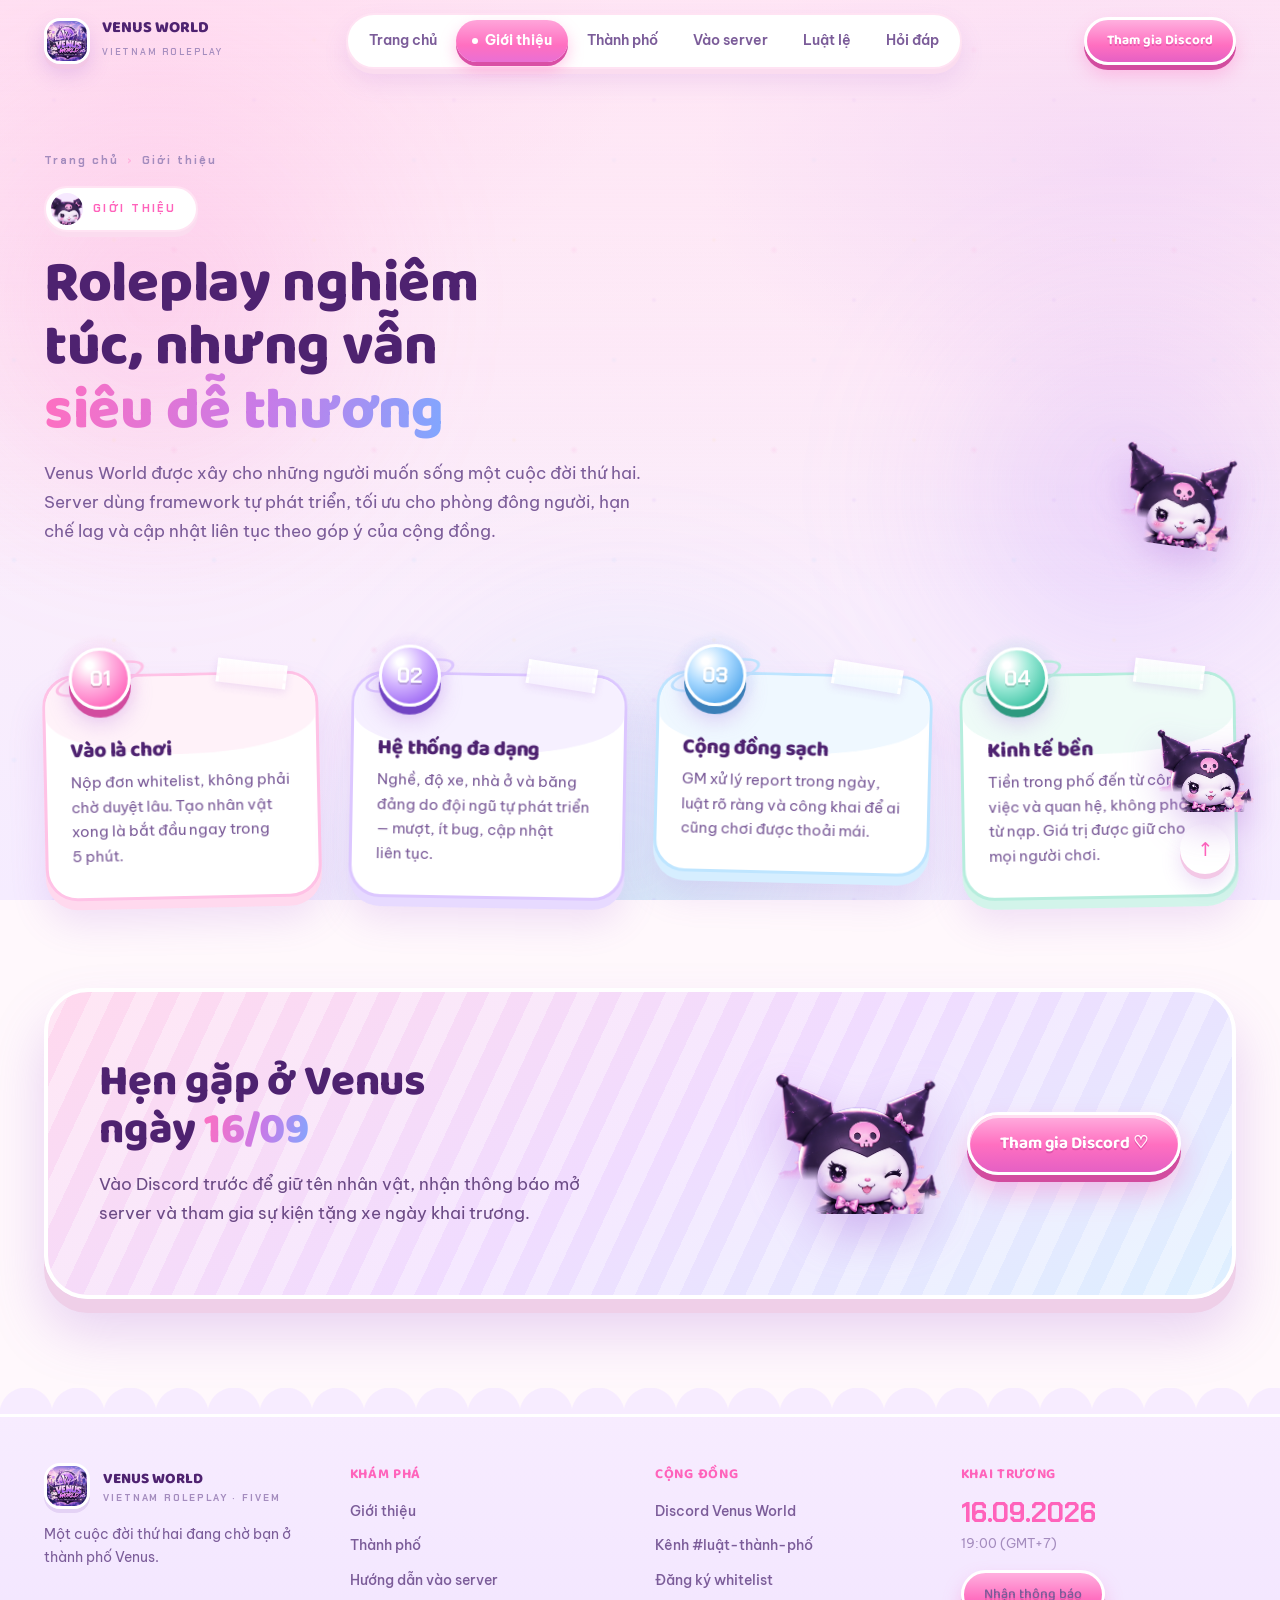
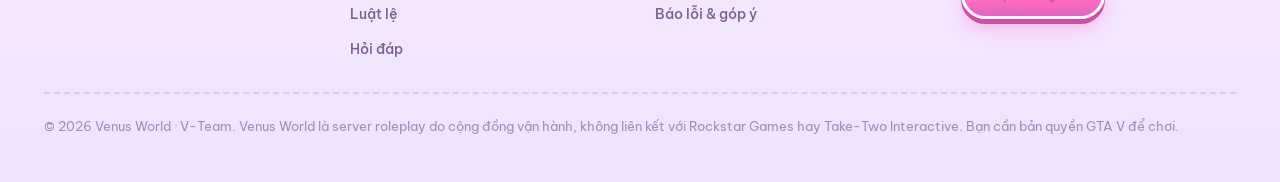
==== gioi-thieu.html @ 98d512e5 "t" ====
<!DOCTYPE html>
<html lang="vi">
<head>
<meta charset="utf-8">
<meta name="viewport" content="width=device-width, initial-scale=1, viewport-fit=cover">
<title>Giới thiệu — Venus World</title>
<meta name="description" content="Venus World được xây cho những người muốn sống một cuộc đời thứ hai trong một thành phố roleplay Việt Nam.">
<meta name="theme-color" content="#FFF1F8">
<meta property="og:title" content="Giới thiệu — Venus World">
<meta property="og:description" content="Venus World được xây cho những người muốn sống một cuộc đời thứ hai trong một thành phố roleplay Việt Nam.">
<meta property="og:image" content="assets/hero.webp">
<meta property="og:type" content="website">
<link rel="icon" href="assets/logo.webp">
<link rel="preconnect" href="https://fonts.googleapis.com">
<link rel="preconnect" href="https://fonts.gstatic.com" crossorigin>
<link href="https://fonts.googleapis.com/css2?family=Baloo+2:wght@500;600;700;800&family=Be+Vietnam+Pro:wght@300;400;500;600;700;800&family=Chakra+Petch:wght@500;600;700&display=swap" rel="stylesheet">
<link rel="stylesheet" href="assets/css/venus.css">
</head>
<body>

<!-- ============ NỀN ============ -->
<div class="bg-fx">
  <div class="blob b1"></div><div class="blob b2"></div><div class="blob b3"></div>
  <div class="dots"></div>
</div>
<div class="fall" id="fall"></div>

<!-- ============ HEADER ============ -->
<header id="hdr">
  <div class="hd">
    <a class="brand" href="index.html">
      <img src="assets/logo.webp" alt="Venus World">
      <span><b>VENUS WORLD</b><small>VIETNAM ROLEPLAY</small></span>
    </a>
    <nav class="pills" id="pills">
      <a href="index.html" data-nav><i class="dot"></i>Trang chủ</a>
      <a href="gioi-thieu.html" data-nav class="on"><i class="dot"></i>Giới thiệu</a>
      <a href="thanh-pho.html" data-nav><i class="dot"></i>Thành phố</a>
      <a href="vao-server.html" data-nav><i class="dot"></i>Vào server</a>
      <a href="luat.html" data-nav><i class="dot"></i>Luật lệ</a>
      <a href="hoi-dap.html" data-nav><i class="dot"></i>Hỏi đáp</a>
    </nav>
    <a class="btn btn-sm hd-cta" href="#" data-discord target="_blank" rel="noopener">Tham gia Discord</a>
    <button class="burger" id="burger" aria-label="Menu"><i></i><i></i><i></i></button>
  </div>
  <div id="bar"></div>
</header>

<div class="drawer" id="drawer">
  <a href="index.html">Trang chủ <span>01</span></a>
  <a href="gioi-thieu.html" class="on">Giới thiệu <span>02</span></a>
  <a href="thanh-pho.html">Thành phố <span>03</span></a>
  <a href="vao-server.html">Vào server <span>04</span></a>
  <a href="luat.html">Luật lệ <span>05</span></a>
  <a href="hoi-dap.html">Hỏi đáp <span>06</span></a>
  <a href="#" data-discord target="_blank" rel="noopener" style="justify-content:center;margin-top:12px;background:linear-gradient(180deg,#FFA5DA,#FF6FC0);color:#fff;border-color:#fff;box-shadow:0 5px 0 #D24C9F">Tham gia Discord ♡</a>
</div>

<main>

<section class="phead">
  <div class="shell">
    <div class="phead-in">
      <div style="max-width:620px">
        <div class="crumb"><a href="index.html">Trang chủ</a><i>›</i><span>Giới thiệu</span></div>
        <div class="badge"><img src="assets/mascot.png" alt=""><span>GIỚI THIỆU</span></div>
        <h1>Roleplay nghiêm túc, nhưng vẫn <span class="grad">siêu dễ thương</span></h1>
      <p class="lead">Venus World được xây cho những người muốn sống một cuộc đời thứ hai. Server dùng framework tự phát triển, tối ưu cho phòng đông người, hạn chế lag và cập nhật liên tục theo góp ý của cộng đồng.</p>
      </div>
    <img class="phead-mascot" src="assets/mascot.png" alt="">
    </div>
  </div>
</section>

<section class="sec" style="padding-top:0">
  <div class="shell">
    <div class="grid g4" style="margin-top:clamp(28px,3.6vw,48px)">
      <div class="reveal">
        <div class="card" style="--rot:-1.2deg;--cc:#FFC2E6;--cs:#FFD9EE;--cw:#FFF2F9;--cg:rgba(255,143,209,.32);--cb1:#FFB0DF;--cb2:#FF6FC0;--cb3:#D24C9F" data-rot="-1.2" data-tilt>
          <div class="tape"></div>
          <div class="orb"><span class="glow"></span><span class="ring"></span><span class="ball">01</span></div>
          <h3>Vào là chơi</h3>
          <p>Nộp đơn whitelist, không phải chờ duyệt lâu. Tạo nhân vật xong là bắt đầu ngay trong 5 phút.</p>
        </div>
      </div>
      <div class="reveal">
        <div class="card" style="--rot:1deg;--cc:#DCC7FF;--cs:#E7DAFF;--cw:#F6F0FF;--cg:rgba(185,139,255,.32);--cb1:#D3B4FF;--cb2:#A574F5;--cb3:#7245C4" data-rot="1" data-tilt>
          <div class="tape"></div>
          <div class="orb"><span class="glow"></span><span class="ring"></span><span class="ball">02</span></div>
          <h3>Hệ thống đa dạng</h3>
          <p>Nghề, độ xe, nhà ở và băng đảng do đội ngũ tự phát triển — mượt, ít bug, cập nhật liên tục.</p>
        </div>
      </div>
      <div class="reveal">
        <div class="card" style="--rot:1.4deg;--cc:#BEE5FF;--cs:#D6EEFF;--cw:#EFF8FF;--cg:rgba(105,185,245,.3);--cb1:#A9D9FF;--cb2:#5FAEEE;--cb3:#3B7FB8" data-rot="1.4" data-tilt>
          <div class="tape"></div>
          <div class="orb"><span class="glow"></span><span class="ring"></span><span class="ball">03</span></div>
          <h3>Cộng đồng sạch</h3>
          <p>GM xử lý report trong ngày, luật rõ ràng và công khai để ai cũng chơi được thoải mái.</p>
        </div>
      </div>
      <div class="reveal">
        <div class="card" style="--rot:-1deg;--cc:#B6EDDD;--cs:#D2F4EA;--cw:#EEFBF7;--cg:rgba(90,220,190,.3);--cb1:#9BE9D6;--cb2:#4CC9AC;--cb3:#2E9A80" data-rot="-1" data-tilt>
          <div class="tape"></div>
          <div class="orb"><span class="glow"></span><span class="ring"></span><span class="ball">04</span></div>
          <h3>Kinh tế bền</h3>
          <p>Tiền trong phố đến từ công việc và quan hệ, không phải từ nạp. Giá trị được giữ cho mọi người chơi.</p>
        </div>
      </div>
    </div>
  </div>
</section>

<!-- ============ CTA ============ -->
<section class="sec" style="padding-top:0">
  <div class="shell">
    <div class="cta reveal">
      <div>
        <h2 class="h2" style="font-size:clamp(27px,3.4vw,44px)">Hẹn gặp ở Venus ngày <span class="grad">16/09</span></h2>
        <p class="lead" style="color:#6B4A85">Vào Discord trước để giữ tên nhân vật, nhận thông báo mở server và tham gia sự kiện tặng xe ngày khai trương.</p>
      </div>
      <div style="display:flex;flex-wrap:wrap;gap:clamp(16px,2vw,28px);align-items:center;justify-content:flex-end">
        <img class="cta-mascot" src="assets/mascot.png" alt="">
        <a class="btn btn-p" href="#" data-discord target="_blank" rel="noopener">Tham gia Discord ♡</a>
      </div>
    </div>
  </div>
</section>

</main>

<div style="height:26px;background-image:radial-gradient(circle at 26px 26px,#F7ECFF 26px,transparent 27px);background-size:52px 26px;background-repeat:repeat-x;position:relative;z-index:2"></div>

<!-- ============ FOOTER ============ -->
<footer>
  <div class="ft">
    <div>
      <div style="display:flex;align-items:center;gap:13px;margin-bottom:14px">
        <img src="assets/logo.webp" alt="" style="width:46px;height:46px;border-radius:16px;border:3px solid #fff;box-shadow:0 4px 0 #E4D2F5">
        <div>
          <div style="font-family:'Baloo 2',sans-serif;font-weight:800;font-size:15px">VENUS WORLD</div>
          <div class="mono" style="font-size:9.5px;font-weight:700;letter-spacing:.2em;color:var(--ink-3)">VIETNAM ROLEPLAY · FIVEM</div>
        </div>
      </div>
      <p style="margin:0;font-size:13.5px;line-height:1.7;color:var(--ink-2);max-width:34ch">Một cuộc đời thứ hai đang chờ bạn ở thành phố Venus.</p>
    </div>
    <div>
      <h4>KHÁM PHÁ</h4>
      <ul>
        <li><a href="gioi-thieu.html">Giới thiệu</a></li>
        <li><a href="thanh-pho.html">Thành phố</a></li>
        <li><a href="vao-server.html">Hướng dẫn vào server</a></li>
        <li><a href="luat.html">Luật lệ</a></li>
        <li><a href="hoi-dap.html">Hỏi đáp</a></li>
      </ul>
    </div>
    <div>
      <h4>CỘNG ĐỒNG</h4>
      <ul>
        <li><a href="#" data-discord target="_blank" rel="noopener">Discord Venus World</a></li>
        <li><a href="#" data-discord target="_blank" rel="noopener">Kênh #luật-thành-phố</a></li>
        <li><a href="#" data-discord target="_blank" rel="noopener">Đăng ký whitelist</a></li>
        <li><a href="#" data-discord target="_blank" rel="noopener">Báo lỗi &amp; góp ý</a></li>
      </ul>
    </div>
    <div>
      <h4>KHAI TRƯƠNG</h4>
      <div class="mono" style="font-size:27px;font-weight:700;color:var(--gum-d);line-height:1.1">16.09.2026</div>
      <div style="font-size:13px;color:var(--ink-3);margin-top:6px">19:00 (GMT+7)</div>
      <a class="btn btn-sm" href="#" data-discord target="_blank" rel="noopener" style="margin-top:16px">Nhận thông báo</a>
    </div>
    <div class="ft-note">© 2026 Venus World · V-Team. Venus World là server roleplay do cộng đồng vận hành, không liên kết với Rockstar Games hay Take-Two Interactive. Bạn cần bản quyền GTA V để chơi.</div>
  </div>
</footer>

<!-- ============ WIDGET NỔI ============ -->
<div class="fab">
  <a class="fab-mascot" id="fabMascot" href="#" data-discord target="_blank" rel="noopener" aria-label="Tham gia Discord">
    <span class="fab-bubble">Vào Discord với tớ nhé!</span>
    <img src="assets/mascot.png" alt="">
  </a>
  <button class="totop" id="toTop" aria-label="Lên đầu trang">↑</button>
</div>

<div id="toast"></div>

<div id="toast"></div>

<script src="assets/js/config.js"></script>

<script src="assets/js/venus.js"></script>

</body>
</html>
---- assets/css/venus.css ----
/* ============================================================
   VENUS WORLD — CANDY PASTEL
   Kem sữa · kẹo bông · viền sticker · nút gummy
   ============================================================ */
:root{
  /* nền */
  --milk:#FFF8FC;    --cream:#FFEFF8;   --sugar:#FDE7FF;   --lav:#F0E6FF;
  /* kẹo */
  --gum:#FF8FD1;     --gum-d:#FF63BB;   --straw:#FFB3DE;
  --grape:#B98BFF;   --grape-d:#9B63F0; --lilac:#DCC7FF;
  --mint:#9BE9D6;    --sky:#A9D9FF;     --butter:#FFE39A;  --peach:#FFC2AE;
  /* mực */
  --ink:#4E2270;     --ink-2:#7B5C99;   --ink-3:#A48CBE;
  --line:#EBD8F5;
  --ease:cubic-bezier(.2,.75,.2,1);
  --bounce:cubic-bezier(.34,1.56,.64,1);
  --shell:min(1240px,100%);
}
*{box-sizing:border-box}
html{scroll-behavior:smooth;-webkit-text-size-adjust:100%;background:var(--milk)}
body{
  margin:0;color:var(--ink);background:var(--milk);
  font-family:'Be Vietnam Pro',system-ui,sans-serif;font-size:16px;line-height:1.6;
  -webkit-font-smoothing:antialiased;overflow-x:hidden;
}
body.is-locked{overflow:hidden}
img{max-width:100%;display:block}
a{color:var(--grape-d);text-decoration:none;transition:color .25s var(--ease)}
a:hover{color:var(--gum-d)}
button{font-family:inherit}
::selection{background:var(--gum);color:#fff}
h1,h2,h3,.d{font-family:'Baloo 2','Be Vietnam Pro',sans-serif;font-weight:800;line-height:1.1;letter-spacing:-.005em;margin:0;color:var(--ink)}
.mono{font-family:'Chakra Petch',monospace}
::-webkit-scrollbar{width:12px}
::-webkit-scrollbar-track{background:var(--cream)}
::-webkit-scrollbar-thumb{background:linear-gradient(180deg,var(--gum),var(--grape));border-radius:99px;border:3px solid var(--cream)}

/* ============ NỀN KẸO ============ */
.bg-fx{position:fixed;inset:0;z-index:0;pointer-events:none;overflow:hidden;
  background:
    radial-gradient(60% 50% at 12% 8%,rgba(255,143,209,.22),transparent 62%),
    radial-gradient(55% 45% at 88% 18%,rgba(185,139,255,.22),transparent 62%),
    radial-gradient(50% 40% at 50% 100%,rgba(155,233,214,.2),transparent 62%),
    linear-gradient(180deg,#FFF8FC,#FDEFFA 40%,#F5ECFF 100%)}
.blob{position:absolute;border-radius:50%;filter:blur(70px);opacity:.55;will-change:transform}
.b1{width:44vw;height:44vw;left:-10vw;top:2vh;background:radial-gradient(circle,rgba(255,143,209,.7),transparent 66%);animation:drift1 24s ease-in-out infinite}
.b2{width:40vw;height:40vw;right:-8vw;top:26vh;background:radial-gradient(circle,rgba(185,139,255,.62),transparent 66%);animation:drift2 30s ease-in-out infinite}
.b3{width:46vw;height:46vw;left:26vw;bottom:-18vw;background:radial-gradient(circle,rgba(169,217,255,.55),transparent 66%);animation:drift1 36s ease-in-out infinite reverse}
@keyframes drift1{0%,100%{transform:translate3d(0,0,0) scale(1)}50%{transform:translate3d(5vw,4vh,0) scale(1.12)}}
@keyframes drift2{0%,100%{transform:translate3d(0,0,0) scale(1.05)}50%{transform:translate3d(-6vw,6vh,0) scale(.92)}}
.dots{position:absolute;inset:-20%;opacity:.5;
  background-image:radial-gradient(4px 4px at 30px 30px,rgba(255,143,209,.32),transparent),
    radial-gradient(3px 3px at 110px 80px,rgba(185,139,255,.28),transparent),
    radial-gradient(3.5px 3.5px at 70px 140px,rgba(169,217,255,.3),transparent),
    radial-gradient(3px 3px at 170px 20px,rgba(255,227,154,.34),transparent);
  background-size:200px 200px;animation:drift 90s linear infinite}
@keyframes drift{to{transform:translate3d(-200px,-200px,0)}}

/* sprinkles rơi */
.fall{position:fixed;inset:0;z-index:1;pointer-events:none;overflow:hidden}
.sprk{position:absolute;top:-8%;border-radius:99px;opacity:.85;animation:fall linear infinite}
@keyframes fall{0%{transform:translate3d(0,-10vh,0) rotate(0)}100%{transform:translate3d(var(--dx,40px),112vh,0) rotate(760deg)}}

/* ============ SPLASH ============ */
#splash{position:fixed;inset:0;z-index:400;display:flex;align-items:center;justify-content:center;
  background:linear-gradient(170deg,#FFF8FC,#FFE7F5 45%,#EFE2FF);transition:opacity .7s ease,visibility .7s}
#splash.gone{opacity:0;visibility:hidden;pointer-events:none}
#splash::before{content:"";position:absolute;inset:0;opacity:.55;
  background-image:radial-gradient(5px 5px at 40px 40px,rgba(255,143,209,.4),transparent),
    radial-gradient(4px 4px at 130px 100px,rgba(185,139,255,.36),transparent),
    radial-gradient(4px 4px at 80px 160px,rgba(169,217,255,.4),transparent);
  background-size:210px 210px}
.sp-inner{position:relative;text-align:center;display:flex;flex-direction:column;align-items:center;gap:16px;padding:0 24px}
.sp-mascot{width:clamp(130px,17vw,186px);animation:spHop 1.4s var(--bounce) infinite;
  filter:drop-shadow(0 20px 26px rgba(255,111,187,.35))}
@keyframes spHop{0%,100%{transform:translateY(0) rotate(-4deg)}50%{transform:translateY(-20px) rotate(4deg)}}
.sp-word{font-family:'Baloo 2',sans-serif;font-weight:800;font-size:clamp(40px,7.6vw,78px);line-height:1;color:#fff;
  -webkit-text-stroke:0;text-shadow:
    0 3px 0 #FF8FD1,0 6px 0 #F074C0,0 9px 0 #C77BE8,0 12px 0 #A45FD6,0 16px 24px rgba(164,95,214,.4)}
.sp-sub{font-family:'Chakra Petch',monospace;font-size:11px;letter-spacing:.32em;color:var(--ink-2);font-weight:600}
.sp-track{width:min(340px,74vw);height:22px;border-radius:99px;background:#fff;
  border:3px solid #fff;box-shadow:0 5px 0 #F3C8E6,0 12px 24px rgba(164,95,214,.22);overflow:hidden;padding:0}
.sp-fill{height:100%;width:0;border-radius:99px;transition:width .35s var(--ease);
  background:repeating-linear-gradient(115deg,#FF8FD1 0 14px,#FFB3DE 14px 28px,#C7A0FF 28px 42px,#A9D9FF 42px 56px);
  background-size:200% 100%;animation:candyRoll 1.4s linear infinite}
@keyframes candyRoll{to{background-position:-112px 0}}
.sp-pct{font-family:'Chakra Petch',monospace;font-weight:700;font-size:15px;color:var(--gum-d);letter-spacing:.14em}

/* ============ HEADER ============ */
header{position:fixed;top:0;left:0;right:0;z-index:120;transition:transform .45s var(--ease),background .35s,box-shadow .35s}
header.solid{background:rgba(255,248,252,.86);backdrop-filter:blur(16px);-webkit-backdrop-filter:blur(16px);
  box-shadow:0 6px 26px rgba(164,95,214,.14);border-bottom:2px solid #fff}
header.hide{transform:translate3d(0,-108%,0)}
.hd{width:var(--shell);margin:0 auto;padding:13px 24px;display:flex;align-items:center;gap:18px}
.brand{display:flex;align-items:center;gap:12px;flex:0 0 auto}
.brand img{width:46px;height:46px;border-radius:16px;object-fit:cover;border:3px solid #fff;
  box-shadow:0 5px 0 #F3C8E6,0 10px 20px rgba(164,95,214,.24);transition:transform .4s var(--bounce)}
.brand:hover img{transform:rotate(-9deg) scale(1.07)}
.brand b{display:block;font-family:'Baloo 2',sans-serif;font-size:16px;font-weight:800;color:var(--ink);line-height:1.1}
.brand small{font-family:'Chakra Petch',monospace;font-size:9px;letter-spacing:.24em;color:var(--ink-3);font-weight:600}
nav.pills{display:flex;align-items:center;gap:3px;margin:0 auto;padding:5px;border-radius:99px;
  background:#fff;border:2.5px solid #FFE3F3;box-shadow:0 5px 0 #FBDCEF,0 12px 24px rgba(164,95,214,.14)}
nav.pills a{position:relative;display:flex;align-items:center;gap:7px;padding:10px 16px;border-radius:99px;
  font-size:13.5px;font-weight:600;color:var(--ink-2);white-space:nowrap;transition:color .25s,background .25s,transform .25s}
nav.pills a .dot{width:6px;height:6px;border-radius:50%;background:#fff;opacity:0;width:0;margin-left:-7px;transition:all .3s var(--ease)}
nav.pills a:hover{color:var(--gum-d);background:#FFF0F8}
nav.pills a.on{color:#fff;font-weight:700;background:linear-gradient(180deg,#FFA5DA,#FF6FC0 60%,#E96FD4);
  box-shadow:0 4px 0 #D94FA5,0 8px 16px rgba(255,111,192,.4)}
nav.pills a.on .dot{opacity:1;width:6px;margin-left:0}
.burger{display:none;flex:0 0 auto;width:48px;height:48px;border-radius:16px;cursor:pointer;
  border:2.5px solid #fff;background:#fff;box-shadow:0 4px 0 #F3C8E6;position:relative}
.burger i{position:absolute;left:13px;right:13px;height:3px;border-radius:9px;background:var(--gum-d);transition:.3s var(--ease)}
.burger i:nth-child(1){top:15px}.burger i:nth-child(2){top:21.5px}.burger i:nth-child(3){top:28px}
.burger.x i:nth-child(1){top:21.5px;transform:rotate(45deg)}
.burger.x i:nth-child(2){opacity:0}
.burger.x i:nth-child(3){top:21.5px;transform:rotate(-45deg)}
#bar{position:absolute;left:0;bottom:-2px;height:4px;width:0;border-radius:0 99px 99px 0;
  background:repeating-linear-gradient(115deg,#FF8FD1 0 10px,#C7A0FF 10px 20px,#A9D9FF 20px 30px)}

.drawer{position:fixed;inset:0;z-index:115;background:linear-gradient(170deg,#FFF8FC,#F5E9FF);
  display:flex;flex-direction:column;justify-content:center;gap:9px;padding:92px 22px 36px;
  opacity:0;visibility:hidden;transition:opacity .35s ease,visibility .35s;overflow:auto}
.drawer.open{opacity:1;visibility:visible}
.drawer a{display:flex;align-items:center;gap:14px;padding:16px 20px;border-radius:22px;
  font-family:'Baloo 2',sans-serif;font-size:20px;font-weight:700;color:var(--ink);
  background:#fff;border:2.5px solid #FFE3F3;box-shadow:0 5px 0 #FBDCEF}
.drawer a.on{background:linear-gradient(180deg,#FFC2E6,#FFA5DA);border-color:#fff;color:#7A1C56}
.drawer a span{font-family:'Chakra Petch',monospace;font-size:12px;color:var(--ink-3);margin-left:auto}

/* ============ NÚT GUMMY ============ */
.btn{display:inline-flex;align-items:center;justify-content:center;gap:9px;cursor:pointer;
  font-weight:700;text-align:center;border:3px solid #fff;
  transition:transform .28s var(--bounce),box-shadow .28s var(--ease)}
.btn-p{padding:15px 30px;border-radius:99px;font-family:'Baloo 2',sans-serif;font-size:17px;color:#fff;
  background:linear-gradient(180deg,#FFB0DF,#FF6FC0 52%,#E560C4);
  box-shadow:0 7px 0 #D24C9F,0 16px 28px rgba(255,111,192,.4),inset 0 3px 0 rgba(255,255,255,.6);
  text-shadow:0 2px 0 rgba(190,50,140,.4)}
.btn-p:hover{transform:translateY(-3px);box-shadow:0 10px 0 #D24C9F,0 22px 38px rgba(255,111,192,.5),inset 0 3px 0 rgba(255,255,255,.6);color:#fff}
.btn-p:active{transform:translateY(4px);box-shadow:0 3px 0 #D24C9F,0 8px 16px rgba(255,111,192,.36),inset 0 3px 0 rgba(255,255,255,.6)}
.btn-v{padding:15px 30px;border-radius:99px;font-family:'Baloo 2',sans-serif;font-size:17px;color:#fff;
  background:linear-gradient(180deg,#D3B4FF,#A574F5 52%,#8B5AE0);
  box-shadow:0 7px 0 #7245C4,0 16px 28px rgba(165,116,245,.38),inset 0 3px 0 rgba(255,255,255,.55);
  text-shadow:0 2px 0 rgba(90,40,150,.35)}
.btn-v:hover{transform:translateY(-3px);box-shadow:0 10px 0 #7245C4,0 22px 38px rgba(165,116,245,.48),inset 0 3px 0 rgba(255,255,255,.55);color:#fff}
.btn-v:active{transform:translateY(4px);box-shadow:0 3px 0 #7245C4,0 8px 16px rgba(165,116,245,.34),inset 0 3px 0 rgba(255,255,255,.55)}
.btn-w{padding:14px 26px;border-radius:99px;font-family:'Chakra Petch',monospace;font-size:14px;font-weight:700;
  letter-spacing:.05em;color:var(--ink);background:#fff;border-color:#FFE3F3;
  box-shadow:0 6px 0 #F3C8E6,0 12px 22px rgba(164,95,214,.16)}
.btn-w:hover{transform:translateY(-3px);color:var(--gum-d);box-shadow:0 9px 0 #F3C8E6,0 18px 30px rgba(164,95,214,.22)}
.btn-w:active{transform:translateY(3px);box-shadow:0 3px 0 #F3C8E6}
.btn-sm{padding:10px 20px;border-radius:99px;font-size:13.5px;font-family:'Baloo 2',sans-serif;color:#fff;
  background:linear-gradient(180deg,#FFB0DF,#FF6FC0 60%,#E560C4);box-shadow:0 5px 0 #D24C9F,0 10px 18px rgba(255,111,192,.35);
  text-shadow:0 1.5px 0 rgba(190,50,140,.35)}
.btn-sm:hover{transform:translateY(-2px);color:#fff;box-shadow:0 7px 0 #D24C9F,0 14px 24px rgba(255,111,192,.45)}

/* ============ LAYOUT ============ */
main{position:relative;z-index:2}
.shell{width:var(--shell);margin:0 auto;padding-left:24px;padding-right:24px}
.sec{padding:clamp(56px,7vw,104px) 0;position:relative}
.badge{display:inline-flex;align-items:center;gap:10px;padding:5px 20px 5px 5px;border-radius:99px;
  background:#fff;border:2.5px solid #FFE3F3;box-shadow:0 5px 0 #FBDCEF;margin-bottom:20px}
.badge img{width:32px;height:32px;border-radius:50%;object-fit:cover;object-position:50% 20%;background:#F6E9FF}
.badge span{font-family:'Chakra Petch',monospace;font-size:11px;font-weight:700;letter-spacing:.22em;color:var(--gum-d)}
.h2{font-size:clamp(30px,4.1vw,54px);text-wrap:balance}
.grad{background:linear-gradient(100deg,#FF6FC0,#C77BE8 55%,#7FA8FF);-webkit-background-clip:text;background-clip:text;color:transparent}
.lead{margin:16px 0 0;font-size:16.5px;line-height:1.75;color:var(--ink-2);max-width:56ch;text-wrap:pretty}
.reveal{opacity:0;transform:translateY(30px);transition:opacity .7s ease,transform .8s var(--ease)}
.reveal.in{opacity:1;transform:none}

/* dải sọc kẹo */
.stripe{height:16px;background:repeating-linear-gradient(115deg,#FF8FD1 0 18px,#FFC2E6 18px 36px,#C7A0FF 36px 54px,#A9D9FF 54px 72px);
  border-top:3px solid #fff;border-bottom:3px solid #fff}

/* sóng ngăn section */
.wave{display:block;width:100%;height:clamp(38px,5vw,68px)}

/* ============ HERO ============ */
#home{position:relative;padding-top:104px}
.hero-frame{position:relative;padding:14px;border-radius:44px;background:#fff;border:4px solid #fff;
  box-shadow:0 12px 0 #F6CFE9,0 34px 60px rgba(164,95,214,.28)}
.hero-art{position:relative;border-radius:32px;overflow:hidden}
.hero-art>img{width:100%;height:auto;transform:scale(1.02);transition:transform 1.4s var(--ease)}
.hero-frame:hover .hero-art>img{transform:scale(1.06)}
.hero-shine{position:absolute;top:0;bottom:0;width:24%;left:-30%;z-index:2;pointer-events:none;
  background:linear-gradient(100deg,transparent,rgba(255,255,255,.5),transparent);transform:skewX(-16deg);
  animation:shine 6.5s ease-in-out infinite}
@keyframes shine{0%{left:-30%}55%,100%{left:126%}}
.hero-corner{position:absolute;width:clamp(54px,6vw,78px);z-index:4;pointer-events:none;filter:drop-shadow(0 8px 14px rgba(164,95,214,.35))}
.hc-l{left:-14px;top:-24px;transform:rotate(-14deg)}
.hc-r{right:-14px;top:-20px;transform:rotate(14deg) scaleX(-1)}
.hero-body{position:relative;z-index:3;text-align:center;display:flex;flex-direction:column;align-items:center;
  margin-top:clamp(28px,3.6vw,44px)}
.hero-h1{font-size:clamp(34px,5.6vw,72px);max-width:16ch;text-wrap:balance}
.hero-cta{display:flex;flex-wrap:wrap;gap:14px;justify-content:center;margin-top:26px}
.hero-stats{display:flex;flex-wrap:wrap;gap:12px;justify-content:center;margin-top:30px}
.stat{display:flex;align-items:center;gap:9px;padding:11px 20px;border-radius:99px;background:#fff;
  border:2.5px solid var(--sc,#FFE3F3);box-shadow:0 5px 0 var(--ss,#FBDCEF);transition:transform .3s var(--bounce)}
.stat:hover{transform:translateY(-4px) rotate(-1.5deg)}
.stat b{font-family:'Baloo 2',sans-serif;font-size:19px;color:var(--sb,#FF6FC0);line-height:1}
.stat span{font-size:12.5px;color:var(--ink-2);font-weight:500}

/* countdown macaron */
.cd{display:flex;gap:clamp(9px,1.4vw,16px);justify-content:center;margin-top:34px;flex-wrap:wrap}
.cd .u{position:relative;min-width:clamp(76px,10vw,106px);padding:15px 10px 12px;border-radius:26px;
  background:linear-gradient(178deg,#fff,var(--u1,#FFEAF6));border:3px solid #fff;
  box-shadow:0 8px 0 var(--u2,#F6C4E2),0 18px 30px rgba(164,95,214,.2);transition:transform .35s var(--bounce)}
.cd .u:hover{transform:translateY(-6px) rotate(-2deg)}
.cd .u::after{content:"";position:absolute;left:18%;right:18%;top:9px;height:6px;border-radius:99px;background:rgba(255,255,255,.8)}
.cd .n{font-family:'Baloo 2',sans-serif;font-size:clamp(28px,3.6vw,40px);font-weight:800;line-height:1;
  color:var(--u3,#E0559F);font-variant-numeric:tabular-nums}
.cd .l{font-family:'Chakra Petch',monospace;font-size:10px;font-weight:700;letter-spacing:.18em;color:var(--ink-3);margin-top:6px;text-transform:uppercase}

/* ============ MARQUEE ============ */
.mq{overflow:hidden;padding:14px 0;background:#fff;border-top:3px solid #FFE3F3;border-bottom:3px solid #FFE3F3;
  -webkit-mask-image:linear-gradient(90deg,transparent,#000 7%,#000 93%,transparent);
  mask-image:linear-gradient(90deg,transparent,#000 7%,#000 93%,transparent)}
.mq-in{display:flex;width:max-content;animation:tick 34s linear infinite}
.mq:hover .mq-in{animation-play-state:paused}
.mq-set{display:flex;gap:34px;padding-right:34px;align-items:center;white-space:nowrap;
  font-family:'Chakra Petch',monospace;font-size:13px;font-weight:700;letter-spacing:.16em;color:var(--ink-2)}
.mq-set b{color:var(--gum-d)}
.mq-set i{font-style:normal;font-size:16px;color:var(--grape)}
@keyframes tick{to{transform:translate3d(-50%,0,0)}}

/* ============ THẺ STICKER ============ */
.grid{display:grid;gap:clamp(20px,2.4vw,30px)}
.g4{grid-template-columns:repeat(auto-fit,minmax(248px,1fr))}
.g3{grid-template-columns:repeat(auto-fit,minmax(280px,1fr))}
.card{position:relative;margin-top:30px;padding:42px 24px 28px;border-radius:32px;background:#fff;
  border:3px solid var(--cc,#FFC2E6);box-shadow:0 9px 0 var(--cs,#FFD9EE),0 22px 36px rgba(164,95,214,.16);
  transform:rotate(var(--rot,0deg));transition:box-shadow .4s var(--ease),transform .4s var(--ease)}
.card::before{content:"";position:absolute;left:0;right:0;top:0;height:78px;border-radius:29px 29px 50% 50%;
  background:var(--cw,#FFF2F9);pointer-events:none}
.card>*{position:relative}
.card:hover{box-shadow:0 13px 0 var(--cs,#FFD9EE),0 30px 50px rgba(164,95,214,.22)}
.no-tilt .card:hover{transform:rotate(0deg) translateY(-8px)}
.card h3{font-size:21px;margin:20px 0 8px}
.card p{margin:0;font-size:14.5px;line-height:1.7;color:var(--ink-2);text-wrap:pretty}
.orb{position:absolute;top:-30px;left:24px;width:62px;height:62px}
.orb .ring{position:absolute;left:-15px;right:-15px;top:50%;height:26px;margin-top:-13px;border-radius:50%;
  border:3px solid var(--cc,#FFC2E6);transform:rotate(-16deg)}
.orb .ball{position:absolute;inset:0;border-radius:50%;display:flex;align-items:center;justify-content:center;
  font-family:'Chakra Petch',monospace;font-size:21px;font-weight:700;color:#fff;border:3px solid #fff;
  background:radial-gradient(circle at 32% 26%,#fff 0 6%,var(--cb1,#FFB0DF) 40%,var(--cb2,#FF6FC0) 76%);
  box-shadow:0 8px 0 var(--cb3,#D24C9F),0 14px 22px rgba(164,95,214,.28);text-shadow:0 2px 0 rgba(0,0,0,.14)}
.orb .glow{position:absolute;inset:-14px;border-radius:50%;background:radial-gradient(circle,var(--cg,rgba(255,143,209,.32)),transparent 70%)}
.tape{position:absolute;top:-13px;right:28px;width:70px;height:24px;transform:rotate(8deg);z-index:2;
  background:linear-gradient(180deg,rgba(255,255,255,.9),var(--cw,#FFE7F4));
  border-left:3px dashed #fff;border-right:3px dashed #fff;box-shadow:0 3px 8px rgba(164,95,214,.16)}

/* ============ TABS ============ */
.tabbar{display:flex;flex-wrap:wrap;gap:10px}
.tab{padding:12px 22px;border-radius:99px;cursor:pointer;font-size:14px;font-weight:700;color:var(--ink-2);
  background:#fff;border:2.5px solid #FFE3F3;box-shadow:0 5px 0 #FBDCEF;transition:all .28s var(--bounce)}
.tab:hover{color:var(--gum-d);transform:translateY(-3px)}
.tab.on{color:#fff;border-color:#fff;background:linear-gradient(180deg,#FFA5DA,#FF6FC0 60%,#E560C4);
  box-shadow:0 6px 0 #D24C9F,0 12px 20px rgba(255,111,192,.35);transform:translateY(-3px);text-shadow:0 1.5px 0 rgba(190,50,140,.35)}
.panel{display:grid;grid-template-columns:repeat(auto-fit,minmax(300px,1fr));gap:clamp(28px,3.6vw,56px);align-items:center}
.panel h3{font-size:clamp(23px,2.8vw,34px)}
.chips{display:flex;flex-wrap:wrap;gap:10px;margin-top:24px}
.chip{padding:10px 18px;border-radius:99px;font-size:13.5px;font-weight:600;color:var(--ink);background:#fff;
  border:2.5px solid var(--pc,#FFC2E6);box-shadow:0 5px 0 var(--ps,#FFD9EE);transition:transform .3s var(--bounce),box-shadow .3s}
.chip:hover{transform:translateY(-5px) rotate(-2deg);box-shadow:0 8px 0 var(--ps,#FFD9EE)}
.polaroid{position:relative;padding:15px 15px 0;border-radius:28px;background:#fff;border:3px solid #fff;
  transform:rotate(var(--rot,0deg));
  box-shadow:0 12px 0 #E3CDF7,0 26px 46px rgba(164,95,214,.26);
  transition:box-shadow .5s var(--ease),transform .5s var(--ease)}
.no-tilt .polaroid:hover{transform:rotate(0deg) translateY(-8px)}
.shot{aspect-ratio:4/3;border-radius:20px;overflow:hidden;position:relative;display:flex;align-items:center;justify-content:center;
  background:linear-gradient(150deg,#FFE7F5,#EFE0FF 55%,#DFF3FF)}
.shot::before{content:"";position:absolute;inset:0;opacity:.7;
  background:repeating-linear-gradient(115deg,rgba(255,143,209,.24) 0 13px,rgba(185,139,255,.12) 13px 26px)}
.shot em{position:relative;z-index:2;font-style:normal;font-family:'Chakra Petch',monospace;font-size:11px;font-weight:700;
  letter-spacing:.18em;color:var(--ink-2);text-align:center;padding:8px 14px;background:rgba(255,255,255,.8);border-radius:99px}
.pol-cap{display:flex;align-items:center;justify-content:space-between;gap:12px;padding:14px 8px 16px;
  font-family:'Chakra Petch',monospace;font-size:10.5px;font-weight:700;letter-spacing:.12em;text-transform:uppercase;color:var(--ink-3)}

/* ============ MOSAIC ============ */
.mosaic{display:grid;grid-template-columns:repeat(4,1fr);grid-auto-rows:clamp(110px,12vw,178px);gap:16px}
.tile{position:relative;border-radius:30px;overflow:hidden;border:3px solid #fff;display:flex;align-items:flex-end;padding:16px;
  background:linear-gradient(160deg,var(--t1,#FFD9EE),var(--t2,#E7D6FF));
  box-shadow:0 9px 0 var(--t3,#F0D3EA),0 20px 34px rgba(164,95,214,.18);
  transition:transform .42s var(--bounce),box-shadow .42s var(--ease)}
.tile::before{content:"";position:absolute;inset:0;opacity:.55;
  background:repeating-linear-gradient(115deg,rgba(255,255,255,.6) 0 12px,transparent 12px 24px)}
.tile::after{content:"";position:absolute;width:120%;height:120%;left:-10%;top:-45%;
  background:radial-gradient(circle,rgba(255,255,255,.75),transparent 60%);transition:transform .6s}
.tile:hover{transform:translateY(-6px) rotate(-1deg);box-shadow:0 13px 0 var(--t3,#F0D3EA),0 28px 46px rgba(164,95,214,.24)}
.tile:hover::after{transform:translateY(30%)}
.tile b{position:relative;z-index:2;font-family:'Chakra Petch',monospace;font-size:11px;font-weight:700;
  letter-spacing:.12em;text-transform:uppercase;color:var(--ink);background:#fff;
  padding:8px 14px;border-radius:99px;box-shadow:0 3px 0 rgba(164,95,214,.16)}
.t-a{grid-column:span 2;grid-row:span 2}.t-b{grid-column:span 2}

/* ============ CONNECT ============ */
.connect{display:flex;flex-wrap:wrap;align-items:center;gap:14px;padding:16px;border-radius:30px;
  background:#fff;border:3px dashed #FFC2E6;box-shadow:0 9px 0 #FFE7F4,0 20px 34px rgba(164,95,214,.14)}
.connect code{flex:1 1 240px;font-family:'Chakra Petch',monospace;font-size:15px;font-weight:700;
  letter-spacing:.05em;color:var(--ink);padding:15px 20px;border-radius:20px;
  background:linear-gradient(150deg,#FFF0F8,#F2E8FF);white-space:nowrap;overflow:auto}

/* ============ ACCORDION ============ */
.rules{display:flex;flex-direction:column;gap:13px}
.rule{border-radius:26px;background:#fff;border:3px solid #FFE3F3;box-shadow:0 7px 0 #FBDCEF;
  overflow:hidden;transition:border-color .3s,box-shadow .3s,transform .3s var(--ease)}
.rule.open{border-color:#FFC2E6;box-shadow:0 9px 0 #FFD9EE,0 20px 32px rgba(164,95,214,.16)}
.rule-h{display:flex;align-items:center;gap:15px;width:100%;padding:17px 20px;cursor:pointer;
  background:none;border:0;text-align:left;color:inherit}
.rule-n{flex:0 0 auto;width:42px;height:42px;border-radius:50%;display:flex;align-items:center;justify-content:center;
  font-family:'Chakra Petch',monospace;font-size:13.5px;font-weight:700;color:#fff;border:3px solid #fff;
  background:radial-gradient(circle at 32% 26%,#fff 0 6%,#FFB0DF 40%,#FF6FC0 78%);
  box-shadow:0 5px 0 #D24C9F;text-shadow:0 1.5px 0 rgba(0,0,0,.14)}
.rule-t{flex:1;font-family:'Baloo 2',sans-serif;font-size:17.5px;font-weight:700;color:var(--ink)}
.rule-x{flex:0 0 auto;width:28px;height:28px;border-radius:50%;background:#FFF0F8;position:relative;transition:transform .35s var(--bounce)}
.rule-x::before,.rule-x::after{content:"";position:absolute;left:50%;top:50%;background:var(--gum-d);border-radius:9px;transform:translate(-50%,-50%)}
.rule-x::before{width:13px;height:3px}
.rule-x::after{width:3px;height:13px;transition:opacity .3s}
.rule.open .rule-x{transform:rotate(180deg)}
.rule.open .rule-x::after{opacity:0}
.rule-b{max-height:0;overflow:hidden;transition:max-height .45s var(--ease)}
.rule-b p{margin:0;padding:0 22px 20px 77px;font-size:14.5px;line-height:1.75;color:var(--ink-2);text-wrap:pretty}

/* ============ CTA ============ */
.cta{position:relative;overflow:hidden;border-radius:44px;padding:clamp(38px,5.2vw,68px) clamp(26px,4vw,58px);
  background:linear-gradient(150deg,#FFD9EE,#F0DCFF 52%,#DDF0FF);border:4px solid #fff;
  box-shadow:0 14px 0 #EFCFE8,0 32px 54px rgba(164,95,214,.26);
  display:grid;grid-template-columns:repeat(auto-fit,minmax(270px,1fr));gap:34px;align-items:center}
.cta::before{content:"";position:absolute;inset:0;opacity:.5;pointer-events:none;
  background:repeating-linear-gradient(115deg,rgba(255,255,255,.7) 0 20px,transparent 20px 40px)}
.cta>*{position:relative}
.cta-mascot{width:clamp(112px,13vw,172px);animation:float 6s ease-in-out infinite;
  filter:drop-shadow(0 18px 22px rgba(164,95,214,.35))}
@keyframes float{0%,100%{transform:translateY(0) rotate(-3deg)}50%{transform:translateY(-15px) rotate(3deg)}}

/* ============ FOOTER ============ */
footer{position:relative;z-index:2;background:linear-gradient(180deg,#F7ECFF,#F0E2FF);border-top:3px solid #fff}
.ft{width:var(--shell);margin:0 auto;padding:46px 24px;display:grid;
  grid-template-columns:repeat(auto-fit,minmax(230px,1fr));gap:30px;align-items:start}
.ft h4{font-family:'Baloo 2',sans-serif;font-size:14px;letter-spacing:.05em;color:var(--gum-d);margin:0 0 12px}
.ft ul{list-style:none;margin:0;padding:0;display:flex;flex-direction:column;gap:9px}
.ft a{font-size:14px;color:var(--ink-2);font-weight:500}
.ft a:hover{color:var(--gum-d)}
.ft-note{grid-column:1/-1;padding-top:22px;border-top:2px dashed #DFC9F2;font-size:12.5px;line-height:1.65;color:var(--ink-3)}

/* ============ WIDGET NỔI ============ */
.fab{position:fixed;right:clamp(14px,2.2vw,26px);bottom:clamp(14px,2.2vw,26px);z-index:100;
  display:flex;flex-direction:column;align-items:center;gap:12px}
.fab-mascot{position:relative;width:clamp(80px,7.6vw,106px);opacity:0;transform:translateY(40px);
  transition:opacity .5s ease,transform .55s var(--bounce);filter:drop-shadow(0 14px 18px rgba(164,95,214,.4))}
.fab-mascot.show{opacity:1;transform:none}
.fab-mascot img{animation:float 5.5s ease-in-out infinite}
.fab-bubble{position:absolute;right:calc(100% + 10px);top:14px;padding:10px 16px;border-radius:20px 20px 5px 20px;
  font-family:'Baloo 2',sans-serif;font-size:13px;font-weight:700;color:var(--ink);white-space:nowrap;
  background:#fff;border:2.5px solid #FFE3F3;box-shadow:0 5px 0 #FBDCEF;
  opacity:0;transform:translateX(8px) scale(.9);transition:.35s var(--bounce);transform-origin:right center}
.fab-mascot:hover .fab-bubble{opacity:1;transform:none}
.totop{width:50px;height:50px;border-radius:50%;cursor:pointer;border:3px solid #fff;background:#fff;
  color:var(--gum-d);font-size:19px;display:flex;align-items:center;justify-content:center;
  box-shadow:0 5px 0 #F3C8E6,0 12px 20px rgba(164,95,214,.2);
  opacity:0;transform:translateY(20px);transition:.4s var(--ease)}
.totop.show{opacity:1;transform:none}
.totop:hover{transform:translateY(-3px)}

#toast{position:fixed;left:50%;bottom:32px;z-index:300;transform:translate(-50%,26px);opacity:0;
  padding:13px 26px;border-radius:99px;font-family:'Baloo 2',sans-serif;font-weight:700;font-size:15px;color:#fff;
  background:linear-gradient(180deg,#FFA5DA,#FF6FC0);border:3px solid #fff;
  box-shadow:0 7px 0 #D24C9F,0 16px 28px rgba(255,111,192,.4);
  transition:.4s var(--bounce);pointer-events:none;white-space:nowrap;text-shadow:0 1.5px 0 rgba(190,50,140,.35)}
#toast.show{opacity:1;transform:translate(-50%,0)}

.spark{position:fixed;z-index:350;pointer-events:none;width:12px;height:12px;
  background:radial-gradient(circle,#fff 0 26%,var(--sk,#FF8FD1) 42%,transparent 70%);
  animation:sparkOut .75s ease-out forwards}
@keyframes sparkOut{0%{transform:scale(1) rotate(0);opacity:1}100%{transform:scale(0) rotate(180deg);opacity:0}}
.heart{position:fixed;z-index:350;pointer-events:none;font-size:19px;animation:heartUp 1.5s ease-out forwards}
@keyframes heartUp{0%{transform:translate(0,0) scale(.4) rotate(0);opacity:1}
  100%{transform:translate(var(--hx,0),-165px) scale(1.3) rotate(var(--hr,40deg));opacity:0}}

/* ============ RESPONSIVE ============ */
@media (max-width:1024px){
  nav.pills{display:none}
  .burger{display:block;margin-left:auto}
  .hd-cta{display:none}
  .mosaic{grid-template-columns:repeat(2,1fr);grid-auto-rows:clamp(120px,26vw,170px)}
  .t-a{grid-column:span 2;grid-row:span 1}
}
@media (max-width:640px){
  .shell{padding-left:16px;padding-right:16px}
  #home{padding-top:86px}
  .hero-frame{padding:9px;border-radius:30px}
  .hero-art{border-radius:22px}
  .hero-corner{display:none}
  .card{padding:40px 20px 26px;border-radius:26px}
  .cta{border-radius:32px;padding:32px 20px}
  .connect code{font-size:13px}
  .rule-b p{padding-left:22px}
  .fab-mascot{width:68px}
  .cd .u{min-width:70px;padding:13px 8px 10px;border-radius:20px}
}
@media (prefers-reduced-motion:reduce){
  *{animation-duration:.01ms!important;animation-iteration-count:1!important;transition-duration:.01ms!important}
  html{scroll-behavior:auto}
}
/* ============================================================
   BỔ SUNG CHO BẢN NHIỀU TRANG (v4)
   Phần trên giữ nguyên bản gốc — mọi thứ mới nằm dưới đây.
   ============================================================ */

/* ---------- ĐẦU TRANG CON ---------- */
.phead{position:relative;padding:clamp(112px,12vw,152px) 0 clamp(30px,4vw,52px)}
.phead::before{content:"";position:absolute;left:0;right:0;top:0;height:100%;z-index:-1;
  background:linear-gradient(180deg,rgba(255,214,238,.55),rgba(255,248,252,0))}
.phead .crumb{display:flex;align-items:center;gap:8px;font-family:'Chakra Petch',monospace;
  font-size:11px;font-weight:700;letter-spacing:.18em;color:var(--ink-3);margin-bottom:16px}
.phead .crumb a{color:var(--ink-3)}
.phead .crumb a:hover{color:var(--gum-d)}
.phead .crumb i{font-style:normal;color:var(--straw)}
.phead h1{font-size:clamp(32px,4.6vw,58px);text-wrap:balance}
.phead .lead{margin-top:16px;max-width:56ch}
.phead-in{display:flex;flex-wrap:wrap;align-items:flex-end;justify-content:space-between;gap:26px}
.phead-mascot{width:clamp(84px,9vw,124px);transform:rotate(8deg);
  filter:drop-shadow(0 14px 18px rgba(164,95,214,.3));pointer-events:none}

/* ---------- THẺ ĐIỀU HƯỚNG SANG TRANG KHÁC ---------- */
.gocard{display:block;color:inherit}
.gocard:hover{color:inherit}
.gocard .card{margin-top:30px}
.gocard .go{display:inline-flex;align-items:center;gap:7px;margin-top:16px;
  font-family:'Chakra Petch',monospace;font-size:12px;font-weight:700;letter-spacing:.14em;color:var(--gum-d)}
.gocard .go::after{content:"→";transition:transform .3s var(--ease)}
.gocard:hover .go::after{transform:translateX(5px)}

/* ---------- TRANG LUẬT ---------- */
.luat-wrap{display:grid;grid-template-columns:280px minmax(0,1fr);gap:clamp(24px,3vw,44px);align-items:start}

.toc-box{position:sticky;top:96px;max-height:calc(100vh - 124px);overflow:auto;padding:18px;border-radius:28px;background:#fff;
  border:3px solid #EFE0FA;box-shadow:0 8px 0 #EDDFF8,0 20px 34px rgba(164,95,214,.12)}
.toc-h{font-family:'Chakra Petch',monospace;font-size:11px;font-weight:700;letter-spacing:.2em;
  color:var(--ink-3);padding:0 8px 12px}
.toc{display:flex;flex-direction:column;gap:5px}
.toc-i{display:flex;align-items:center;gap:10px;padding:11px 13px;border-radius:18px;
  font-size:14px;font-weight:600;color:var(--ink-2);border:2px solid transparent;transition:all .25s var(--ease)}
.toc-i:hover{background:#FFF3FA;color:var(--gum-d)}
.toc-i.on{background:linear-gradient(180deg,#FFF0F8,#FFE3F3);border-color:#FFC2E6;color:var(--ink);
  box-shadow:0 4px 0 #FBDCEF}
.toc-t{flex:1;text-wrap:pretty}
.toc-c{flex:0 0 auto;min-width:26px;height:24px;padding:0 8px;border-radius:99px;display:flex;
  align-items:center;justify-content:center;font-family:'Chakra Petch',monospace;font-size:11.5px;
  font-weight:700;color:var(--gum-d);background:#FFF0F8;border:2px solid #FFE3F3}
.toc-i.on .toc-c{background:#fff;border-color:#FFC2E6}

.luat-tools{display:flex;flex-wrap:wrap;align-items:center;gap:12px;margin-bottom:22px}
.luat-search{flex:1 1 240px;display:flex;align-items:center;gap:10px;padding:12px 16px;border-radius:99px;
  background:#fff;border:3px solid #FFE3F3;box-shadow:0 6px 0 #FBDCEF}
.luat-search input{flex:1;border:0;outline:0;background:none;font-family:inherit;font-size:14.5px;color:var(--ink)}
.luat-search input::placeholder{color:var(--ink-3)}
.luat-search .ic{flex:0 0 auto;font-size:15px;color:var(--straw)}
.luat-search button{flex:0 0 auto;width:24px;height:24px;border:0;border-radius:50%;cursor:pointer;
  background:#FFF0F8;color:var(--gum-d);font-size:14px;line-height:1;transition:background .25s}
.luat-search button:hover{background:#FFD9EE}
.luat-count{font-family:'Chakra Petch',monospace;font-size:11.5px;font-weight:700;
  letter-spacing:.14em;color:var(--ink-3)}

.chuong{margin-bottom:clamp(30px,4vw,52px);scroll-margin-top:96px}
#luatBody .rule-n{font-size:12.5px;letter-spacing:-.02em}
#luatBody .rule-t{font-size:16.5px;line-height:1.35;text-wrap:pretty}
.chuong-h{display:flex;align-items:flex-start;gap:16px;margin-bottom:18px}
.chuong-n{flex:0 0 auto;width:52px;height:52px;border-radius:20px;display:flex;align-items:center;
  justify-content:center;font-family:'Chakra Petch',monospace;font-size:15px;font-weight:700;color:#fff;
  border:3px solid #fff;background:linear-gradient(180deg,#C6A2FF,#A574F5);box-shadow:0 5px 0 #7245C4;
  text-shadow:0 1.5px 0 rgba(0,0,0,.14)}
.chuong-t{font-size:clamp(22px,2.6vw,30px)}
.chuong-m{margin:7px 0 0;font-size:14.5px;line-height:1.7;color:var(--ink-2);max-width:60ch;text-wrap:pretty}

.rule-ds{margin:0;padding:0 22px 4px 96px;list-style:none}
.rule-ds li{position:relative;font-size:14.5px;line-height:1.75;color:var(--ink-2);padding:2px 0}
.rule-ds li::before{content:"♡";position:absolute;left:-19px;color:var(--straw);font-size:12px}
.rule-ds+p{padding-top:8px}
.rule-phat{display:flex;flex-wrap:wrap;align-items:center;gap:10px;margin:0 22px 20px 77px;padding:11px 16px;
  border-radius:18px;background:#FFF6EC;border:2px solid #FFE2C6}
.rule-phat b{font-family:'Chakra Petch',monospace;font-size:10.5px;font-weight:700;letter-spacing:.16em;
  color:#C4762F}
.rule-phat span{flex:1 1 100%;font-size:14px;font-weight:600;color:var(--ink-2);white-space:pre-line;line-height:1.65}

.luat-empty{padding:44px 24px;border-radius:28px;text-align:center;background:#fff;
  border:3px dashed #FFD9EE;color:var(--ink-2)}
.luat-empty b{display:block;font-family:'Baloo 2',sans-serif;font-size:19px;color:var(--ink);margin-bottom:6px}
.luat-note{margin-top:26px;padding:20px 24px;border-radius:26px;background:#F8F1FF;
  border:3px solid #EADCFA;font-size:14px;line-height:1.75;color:var(--ink-2)}

@media (max-width:920px){
  .luat-wrap{grid-template-columns:1fr}
  .toc-box{position:static;max-height:none;overflow:visible;padding:14px}
  .toc{flex-direction:row;flex-wrap:nowrap;overflow-x:auto;gap:8px;padding-bottom:4px;
    scrollbar-width:thin}
  .toc-i{flex:0 0 auto;white-space:nowrap}
  .toc-t{flex:0 0 auto}
}
@media (max-width:640px){
  .rule-ds{padding-left:41px}
  .rule-phat{margin-left:22px;margin-right:22px}
}
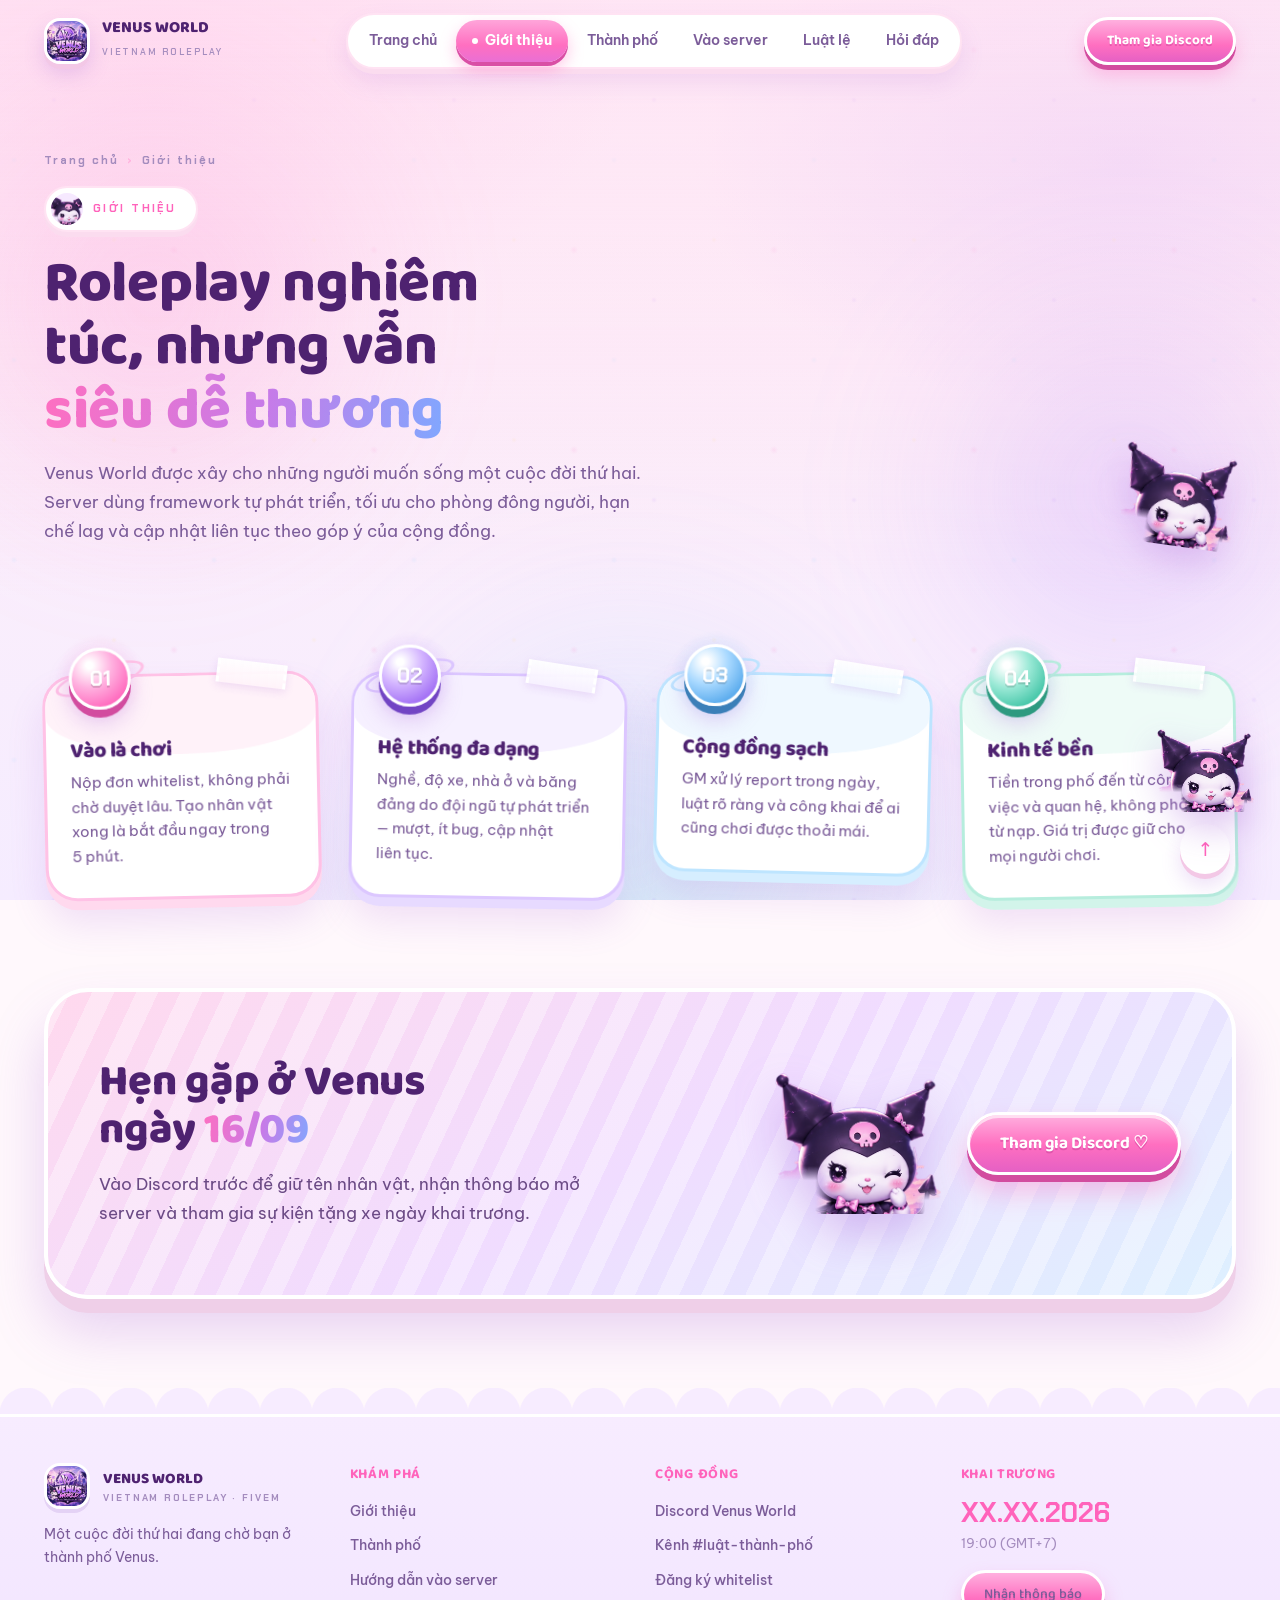
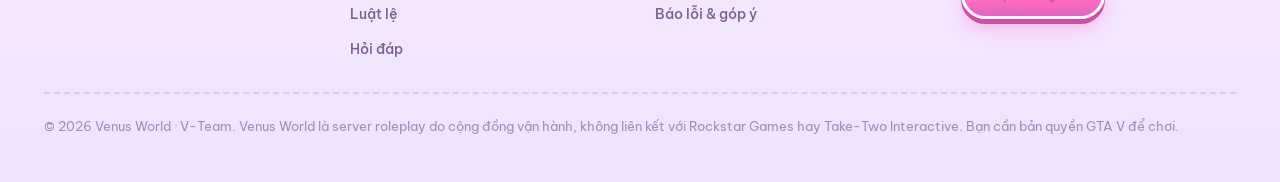
==== commit a9f15093: "Add files via upload" ====
--- a/gioi-thieu.html
+++ b/gioi-thieu.html
@@ -165,7 +165,7 @@
     </div>
     <div>
       <h4>KHAI TRƯƠNG</h4>
-      <div class="mono" style="font-size:27px;font-weight:700;color:var(--gum-d);line-height:1.1">16.09.2026</div>
+      <div class="mono" style="font-size:27px;font-weight:700;color:var(--gum-d);line-height:1.1">XX.XX.2026</div>
       <div style="font-size:13px;color:var(--ink-3);margin-top:6px">19:00 (GMT+7)</div>
       <a class="btn btn-sm" href="#" data-discord target="_blank" rel="noopener" style="margin-top:16px">Nhận thông báo</a>
     </div>
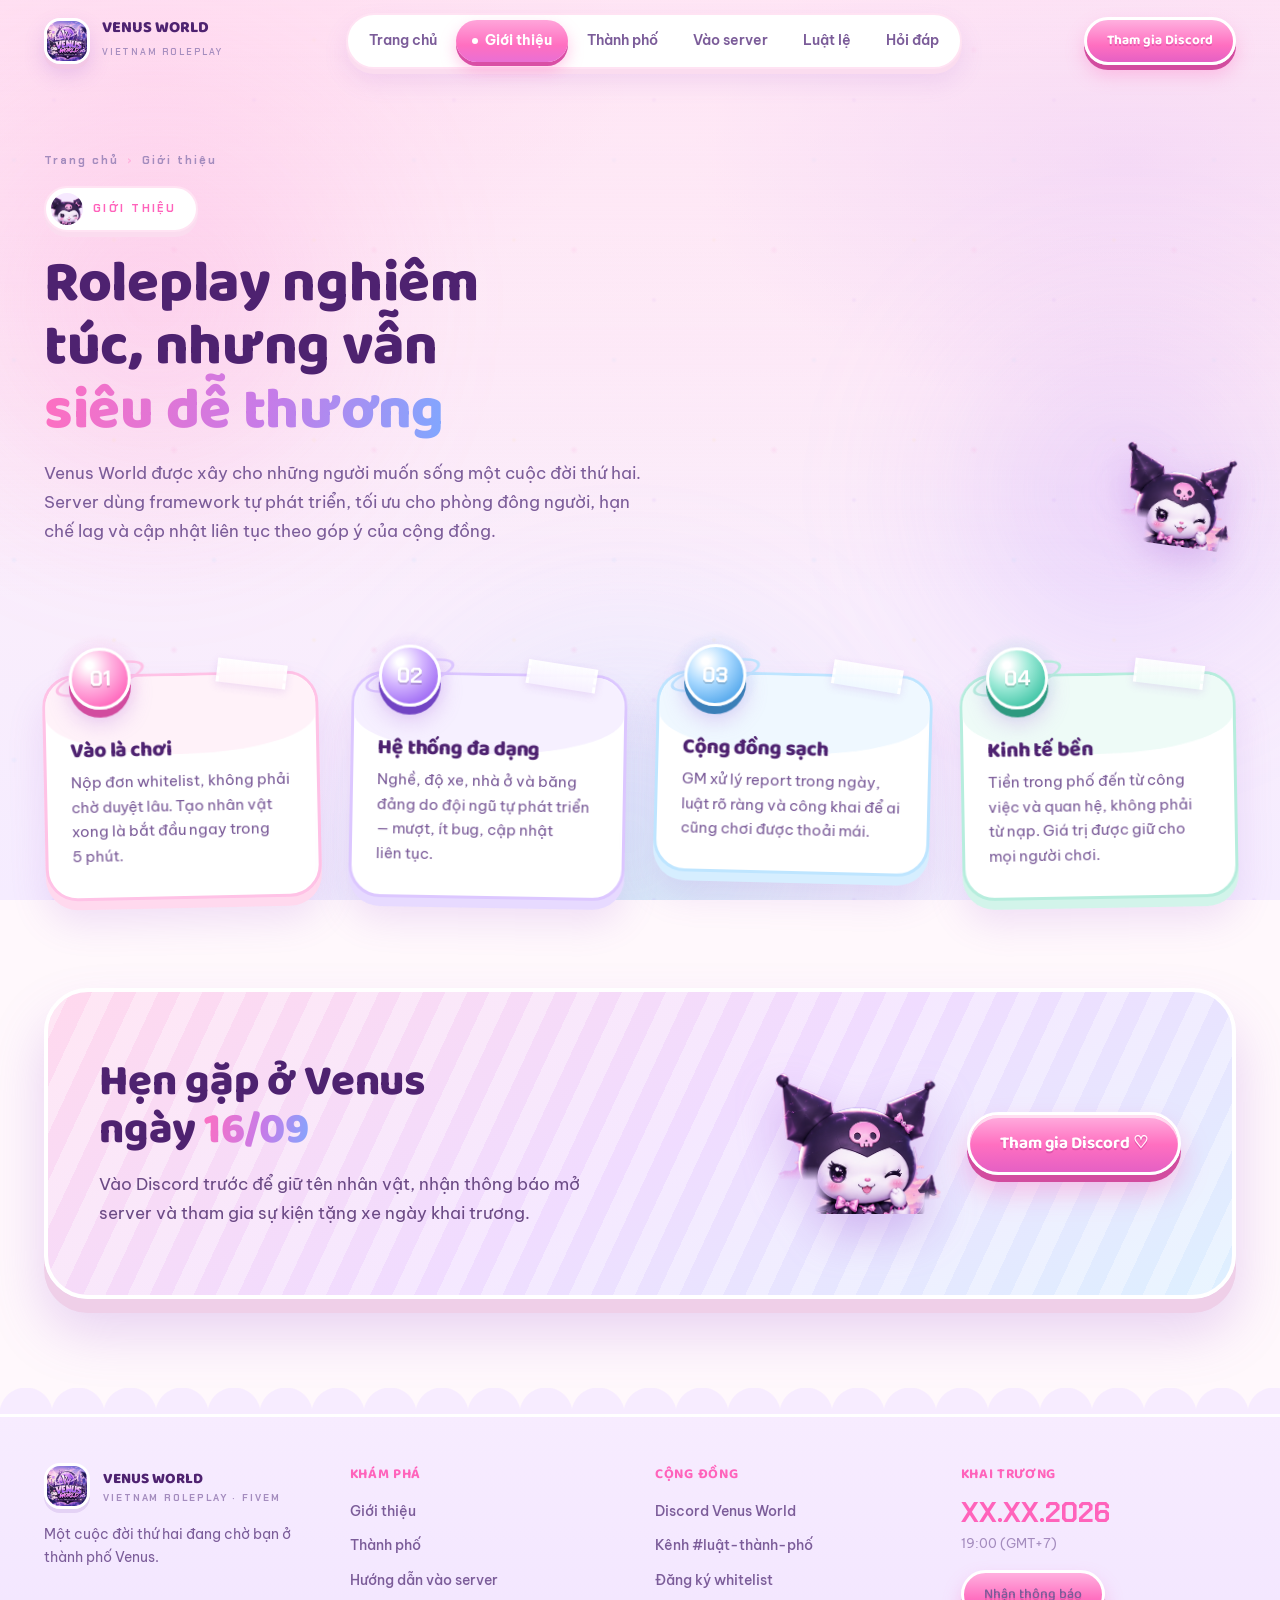
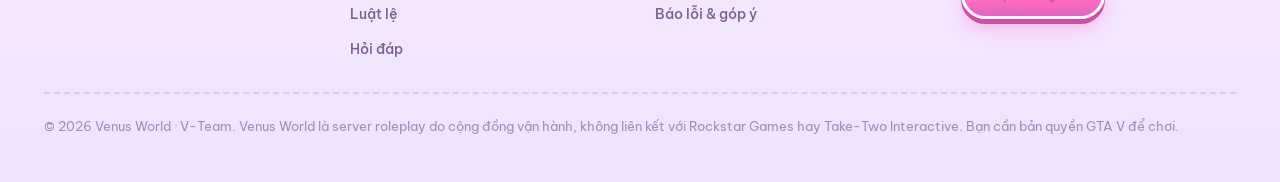
==== commit af762fc7: "Add files via upload" ====
--- a/gioi-thieu.html
+++ b/gioi-thieu.html
@@ -6,11 +6,25 @@
 <title>Giới thiệu — Venus World</title>
 <meta name="description" content="Venus World được xây cho những người muốn sống một cuộc đời thứ hai trong một thành phố roleplay Việt Nam.">
 <meta name="theme-color" content="#FFF1F8">
+<link rel="canonical" href="https://venusworld.asia/gioi-thieu.html">
+<meta property="og:type" content="website">
+<meta property="og:site_name" content="Venus World">
+<meta property="og:locale" content="vi_VN">
+<meta property="og:url" content="https://venusworld.asia/gioi-thieu.html">
 <meta property="og:title" content="Giới thiệu — Venus World">
 <meta property="og:description" content="Venus World được xây cho những người muốn sống một cuộc đời thứ hai trong một thành phố roleplay Việt Nam.">
-<meta property="og:image" content="assets/hero.webp">
-<meta property="og:type" content="website">
-<link rel="icon" href="assets/logo.webp">
+<meta property="og:image" content="https://venusworld.asia/assets/og-logo.png">
+<meta property="og:image:width" content="256">
+<meta property="og:image:height" content="256">
+<meta property="og:image:alt" content="Logo Venus World">
+<meta name="twitter:card" content="summary">
+<meta name="twitter:title" content="Giới thiệu — Venus World">
+<meta name="twitter:description" content="Venus World được xây cho những người muốn sống một cuộc đời thứ hai trong một thành phố roleplay Việt Nam.">
+<meta name="twitter:image" content="https://venusworld.asia/assets/og-logo.png">
+<link rel="icon" href="favicon.ico" sizes="any">
+<link rel="icon" type="image/png" sizes="32x32" href="assets/favicon-32.png">
+<link rel="icon" type="image/png" sizes="192x192" href="assets/favicon-192.png">
+<link rel="apple-touch-icon" href="assets/apple-touch-icon.png">
 <link rel="preconnect" href="https://fonts.googleapis.com">
 <link rel="preconnect" href="https://fonts.gstatic.com" crossorigin>
 <link href="https://fonts.googleapis.com/css2?family=Baloo+2:wght@500;600;700;800&family=Be+Vietnam+Pro:wght@300;400;500;600;700;800&family=Chakra+Petch:wght@500;600;700&display=swap" rel="stylesheet">
